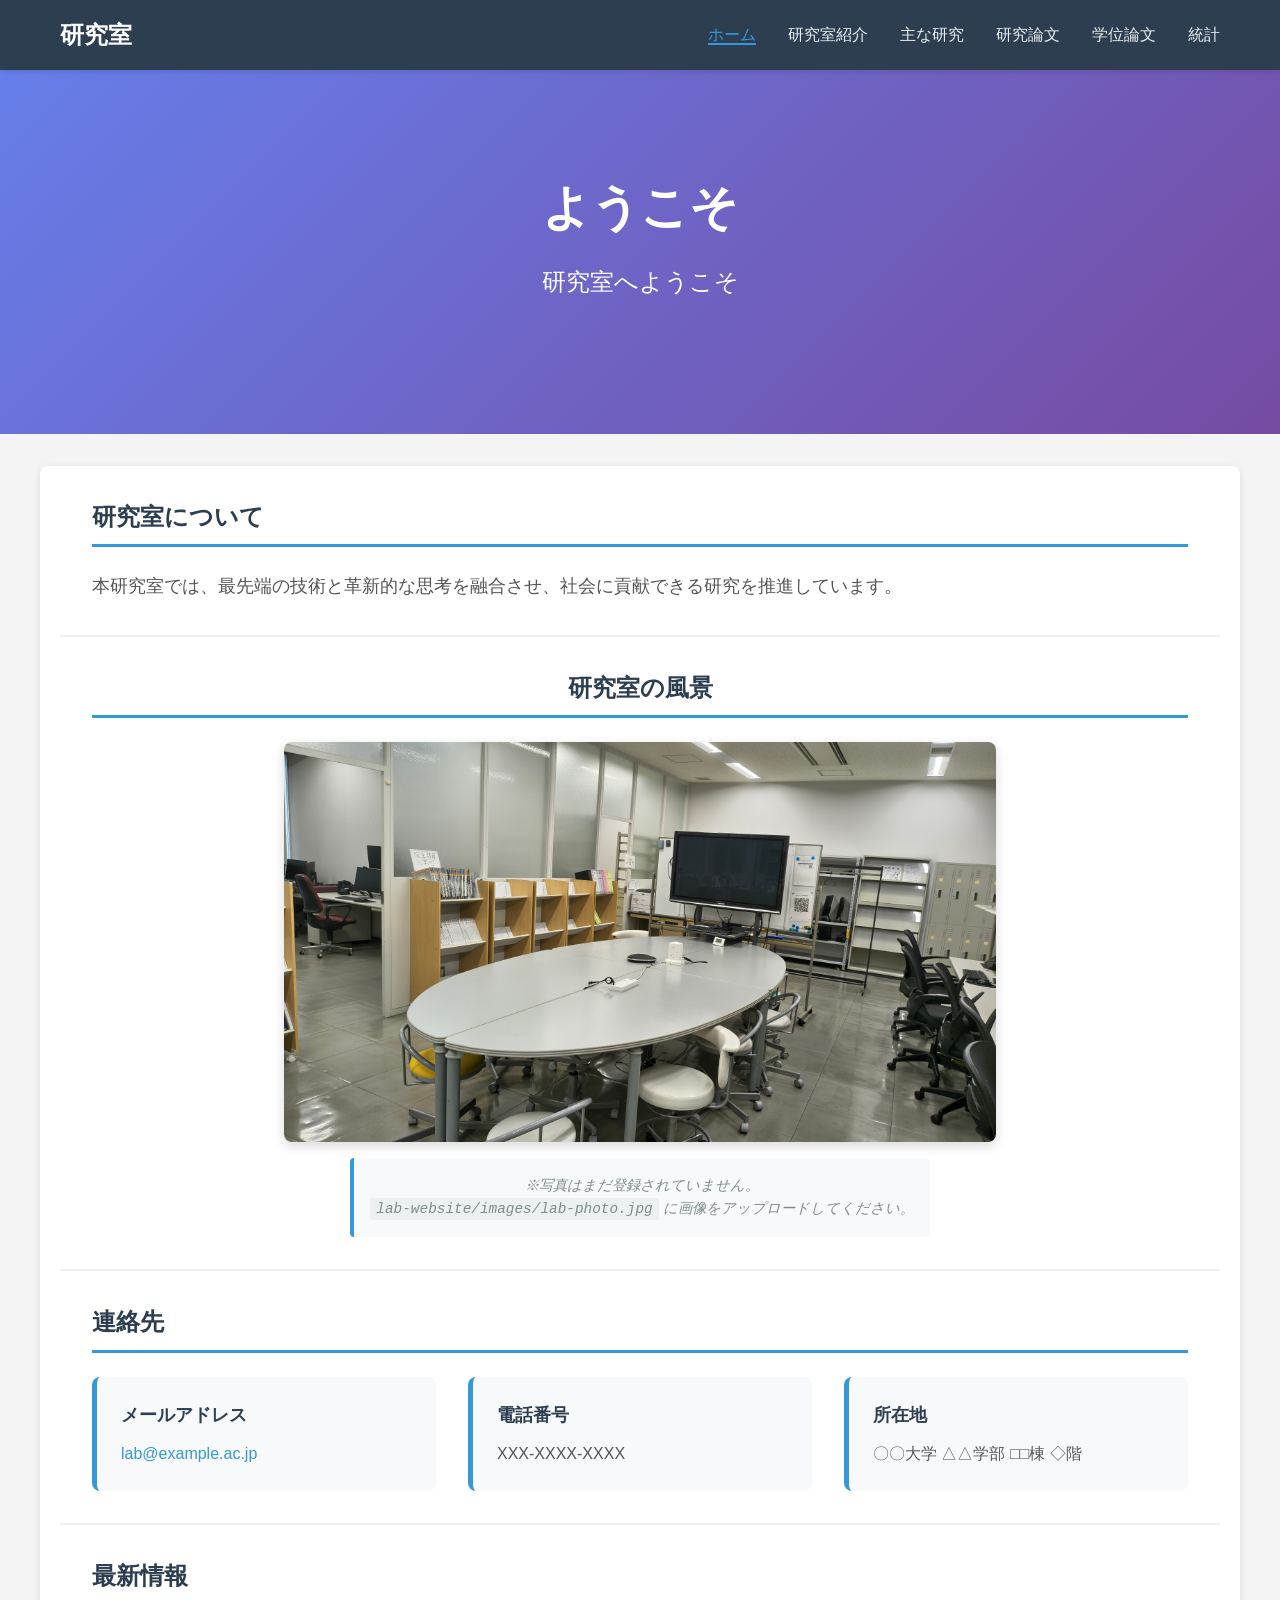
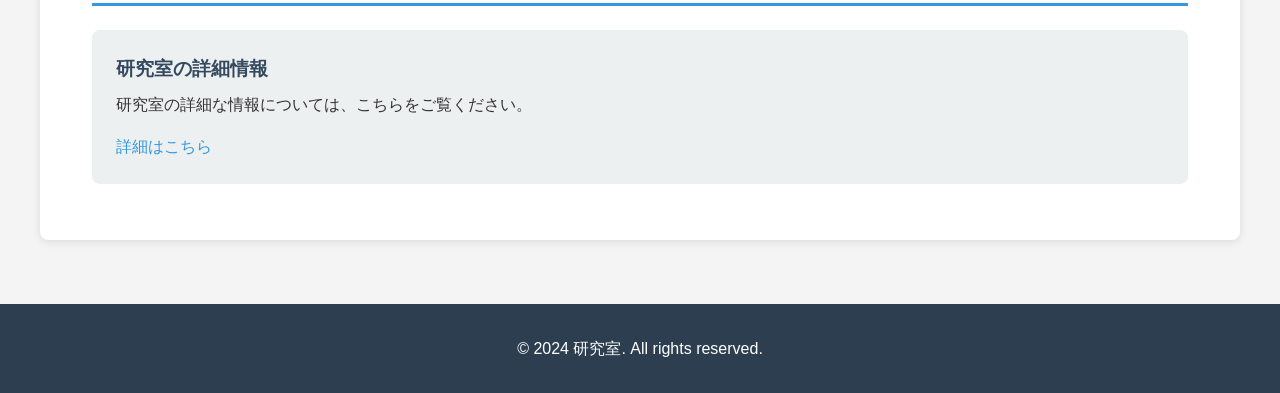
==== index.html @ bd8e7040 "Add files via upload" ====
<!DOCTYPE html>
<html lang="ja">
<head>
    <meta charset="UTF-8">
    <meta name="viewport" content="width=device-width, initial-scale=1.0">
    <title>研究室紹介</title>
    <link rel="stylesheet" href="lab-website/css/style.css">
</head>
<body>
    <nav class="navbar">
        <div class="container">
            <a href="index.html" class="logo">研究室</a>
            <ul class="nav-links">
                <li><a href="index.html" class="active">ホーム</a></li>
                <li><a href="lab-website/about.html">研究室紹介</a></li>
                <li><a href="lab-website/research.html">主な研究</a></li>
                <li><a href="lab-website/papers.html">研究論文</a></li>
                <li><a href="lab-website/thesis.html">学位論文</a></li>
                <li><a href="lab-website/statistics.html">統計</a></li>
            </ul>
        </div>
    </nav>

    <header class="hero">
        <div class="hero-content">
            <h1>ようこそ</h1>
            <p>研究室へようこそ</p>
        </div>
    </header>

    <main>
        <section class="container">
            <!-- 研究室の概要 -->
            <section class="overview-section">
                <h2>研究室について</h2>
                <p class="overview-text">本研究室では、最先端の技術と革新的な思考を融合させ、社会に貢献できる研究を推進しています。</p>
            </section>

            <!-- 研究室の写真 -->
            <section class="lab-photo-section">
                <h2>研究室の風景</h2>
                <div class="lab-photo-container">
                    <img src="lab-website/images/lab-photo.jpg" alt="研究室の写真" class="lab-photo">
                    <p class="photo-caption">※写真はまだ登録されていません。<br>
                    <code>lab-website/images/lab-photo.jpg</code> に画像をアップロードしてください。</p>
                </div>
            </section>

            <!-- 連絡先情報 -->
            <section class="contact-section">
                <h2>連絡先</h2>
                <div class="contact-info">
                    <div class="contact-item">
                        <h3>メールアドレス</h3>
                        <p><a href="mailto:lab@example.ac.jp">lab@example.ac.jp</a></p>
                    </div>
                    <div class="contact-item">
                        <h3>電話番号</h3>
                        <p>XXX-XXXX-XXXX</p>
                    </div>
                    <div class="contact-item">
                        <h3>所在地</h3>
                        <p>〇〇大学 △△学部 □□棟 ◇階</p>
                    </div>
                </div>
            </section>

            <!-- 最新情報 -->
            <section class="news-section">
                <h2>最新情報</h2>
                <article class="news-item">
                    <h3>研究室の詳細情報</h3>
                    <p>研究室の詳細な情報については、こちらをご覧ください。</p>
                    <a href="lab-website/about.html">詳細はこちら</a>
                </article>
            </section>
        </section>
    </main>

    <footer>
        <p>&copy; 2024 研究室. All rights reserved.</p>
    </footer>

    <script src="lab-website/js/script.js"></script>
</body>
</html>
---- lab-website/css/style.css ----
/* グローバルスタイル */
* {
    margin: 0;
    padding: 0;
    box-sizing: border-box;
}

body {
    font-family: 'Segoe UI', Tahoma, Geneva, Verdana, sans-serif;
    line-height: 1.6;
    color: #333;
    background-color: #f4f4f4;
}

/* コンテナ */
.container {
    max-width: 1200px;
    margin: 0 auto;
    padding: 0 20px;
}

/* ナビゲーションバー */
.navbar {
    background-color: #2c3e50;
    padding: 1rem 0;
    position: sticky;
    top: 0;
    z-index: 100;
    box-shadow: 0 2px 5px rgba(0, 0, 0, 0.1);
}

.navbar .container {
    display: flex;
    justify-content: space-between;
    align-items: center;
}

.logo {
    font-size: 1.5rem;
    font-weight: bold;
    color: #fff;
    text-decoration: none;
}

.nav-links {
    display: flex;
    list-style: none;
    gap: 2rem;
}

.nav-links a {
    color: #ecf0f1;
    text-decoration: none;
    transition: color 0.3s ease;
}

.nav-links a:hover,
.nav-links a.active {
    color: #3498db;
    border-bottom: 2px solid #3498db;
}

/* ヒーローセクション */
.hero {
    background: linear-gradient(135deg, #667eea 0%, #764ba2 100%);
    color: white;
    padding: 100px 0;
    text-align: center;
}

.hero-content h1 {
    font-size: 3rem;
    margin-bottom: 1rem;
}

.hero-content p {
    font-size: 1.5rem;
    margin-bottom: 2rem;
}

/* メインコンテンツ */
main {
    min-height: calc(100vh - 200px);
    padding: 2rem 0;
}

main > .container {
    background: white;
    border-radius: 8px;
    box-shadow: 0 2px 8px rgba(0, 0, 0, 0.1);
    overflow: hidden;
}

section {
    padding: 2rem;
}

section h2 {
    color: #2c3e50;
    margin-bottom: 1.5rem;
    border-bottom: 3px solid #3498db;
    padding-bottom: 0.5rem;
}

.content-section {
    background: white;
    padding: 2rem;
    border-radius: 8px;
    box-shadow: 0 2px 8px rgba(0, 0, 0, 0.1);
    margin-bottom: 2rem;
}

/* 研究室の概要セクション */
.overview-section {
    border-bottom: 2px solid #ecf0f1;
}

.overview-text {
    font-size: 1.1rem;
    line-height: 1.8;
    color: #555;
    font-weight: 500;
}

/* 研究室の写真セクション */
.lab-photo-section {
    border-bottom: 2px solid #ecf0f1;
    text-align: center;
}

.lab-photo-container {
    display: flex;
    flex-direction: column;
    align-items: center;
    gap: 1rem;
}

.lab-photo {
    max-width: 100%;
    height: auto;
    border-radius: 8px;
    box-shadow: 0 4px 12px rgba(0, 0, 0, 0.15);
    max-height: 400px;
    object-fit: cover;
}

.photo-caption {
    font-size: 0.9rem;
    color: #7f8c8d;
    font-style: italic;
    text-align: center;
    padding: 1rem;
    background-color: #f8f9fa;
    border-radius: 4px;
    border-left: 4px solid #3498db;
}

.photo-caption code {
    background-color: #ecf0f1;
    padding: 0.2rem 0.4rem;
    border-radius: 3px;
    font-family: 'Courier New', monospace;
}

/* 連絡先セクション */
.contact-section {
    border-bottom: 2px solid #ecf0f1;
}

.contact-info {
    display: grid;
    grid-template-columns: repeat(auto-fit, minmax(250px, 1fr));
    gap: 2rem;
}

.contact-item {
    background-color: #f8f9fa;
    padding: 1.5rem;
    border-radius: 8px;
    border-left: 5px solid #3498db;
    transition: transform 0.3s ease, box-shadow 0.3s ease;
}

.contact-item:hover {
    transform: translateY(-5px);
    box-shadow: 0 6px 16px rgba(52, 152, 219, 0.2);
}

.contact-item h3 {
    color: #2c3e50;
    margin-bottom: 0.8rem;
    font-size: 1.1rem;
}

.contact-item p {
    color: #555;
    font-size: 1rem;
}

.contact-item a {
    color: #3498db;
    text-decoration: none;
    transition: color 0.3s ease;
}

.contact-item a:hover {
    color: #2980b9;
    text-decoration: underline;
}

/* 論文リストのテキストの不自然な広がりを防ぐ */
.paper-list p {
    text-align: left;           /* 左揃えにして、文字の間隔を正常にする */
    overflow-wrap: break-word;  /* 長いジャーナル名が枠からはみ出るのを防ぐ */
    word-break: break-word;     /* 同上（古いブラウザ対応） */
}

article {
    margin-bottom: 2rem;
}

article h2 {
    color: #2c3e50;
    margin-bottom: 1rem;
    border-bottom: 3px solid #3498db;
    padding-bottom: 0.5rem;
}

article h3 {
    color: #34495e;
    margin-top: 1.5rem;
    margin-bottom: 0.5rem;
}

article p {
    margin-bottom: 1rem;
    text-align: justify;
}

article ul {
    margin-left: 2rem;
    margin-bottom: 1rem;
}

article li {
    margin-bottom: 0.5rem;
}

/* リンク */
a {
    color: #3498db;
    text-decoration: none;
    transition: color 0.3s ease;
}

a:hover {
    color: #2980b9;
    text-decoration: underline;
}

/* 論文リスト */
.paper-list,
.thesis-list {
    list-style: none;
    padding: 0;
}

.paper-list li,
.thesis-list li {
    background-color: #ecf0f1;
    padding: 1rem;
    margin-bottom: 1rem;
    border-left: 4px solid #3498db;
    border-radius: 4px;
}

.paper-list strong,
.thesis-list strong {
    display: block;
    margin-bottom: 0.5rem;
    color: #2c3e50;
}

.paper-list p,
.thesis-list p {
    font-size: 0.9rem;
    color: #7f8c8d;
    margin-bottom: 0.5rem;
}

/* 研究アイテム */
.research-item {
    border-left: 5px solid #3498db;
    padding-left: 1.5rem;
    margin-bottom: 1.5rem;
}

/* ニュースアイテム */
.news-item {
    background-color: #ecf0f1;
    padding: 1.5rem;
    border-radius: 8px;
    margin-bottom: 1.5rem;
}

.news-item h3 {
    margin-top: 0;
}

/* 統計 */
.statistics {
    background-color: #ecf0f1;
    padding: 1.5rem;
    border-radius: 8px;
    margin-bottom: 1rem;
}

.statistics p {
    margin-bottom: 0.5rem;
}

/* フッター */
footer {
    background-color: #2c3e50;
    color: white;
    text-align: center;
    padding: 2rem;
    margin-top: 2rem;
}

/* レスポンシブデザイン */
@media (max-width: 768px) {
    .nav-links {
        flex-direction: column;
        gap: 1rem;
    }

    .hero-content h1 {
        font-size: 2rem;
    }

    .hero-content p {
        font-size: 1.2rem;
    }

    section {
        padding: 1.5rem;
    }

    .contact-info {
        grid-template-columns: 1fr;
    }

    article {
        margin-bottom: 1.5rem;
    }
}

@media (max-width: 480px) {
    .navbar .container {
        flex-direction: column;
        gap: 1rem;
    }

    .nav-links {
        flex-direction: column;
        gap: 0.5rem;
    }

    .hero-content h1 {
        font-size: 1.5rem;
    }

    .hero-content p {
        font-size: 1rem;
    }

    section {
        padding: 1rem;
    }

    section h2 {
        font-size: 1.3rem;
    }
}
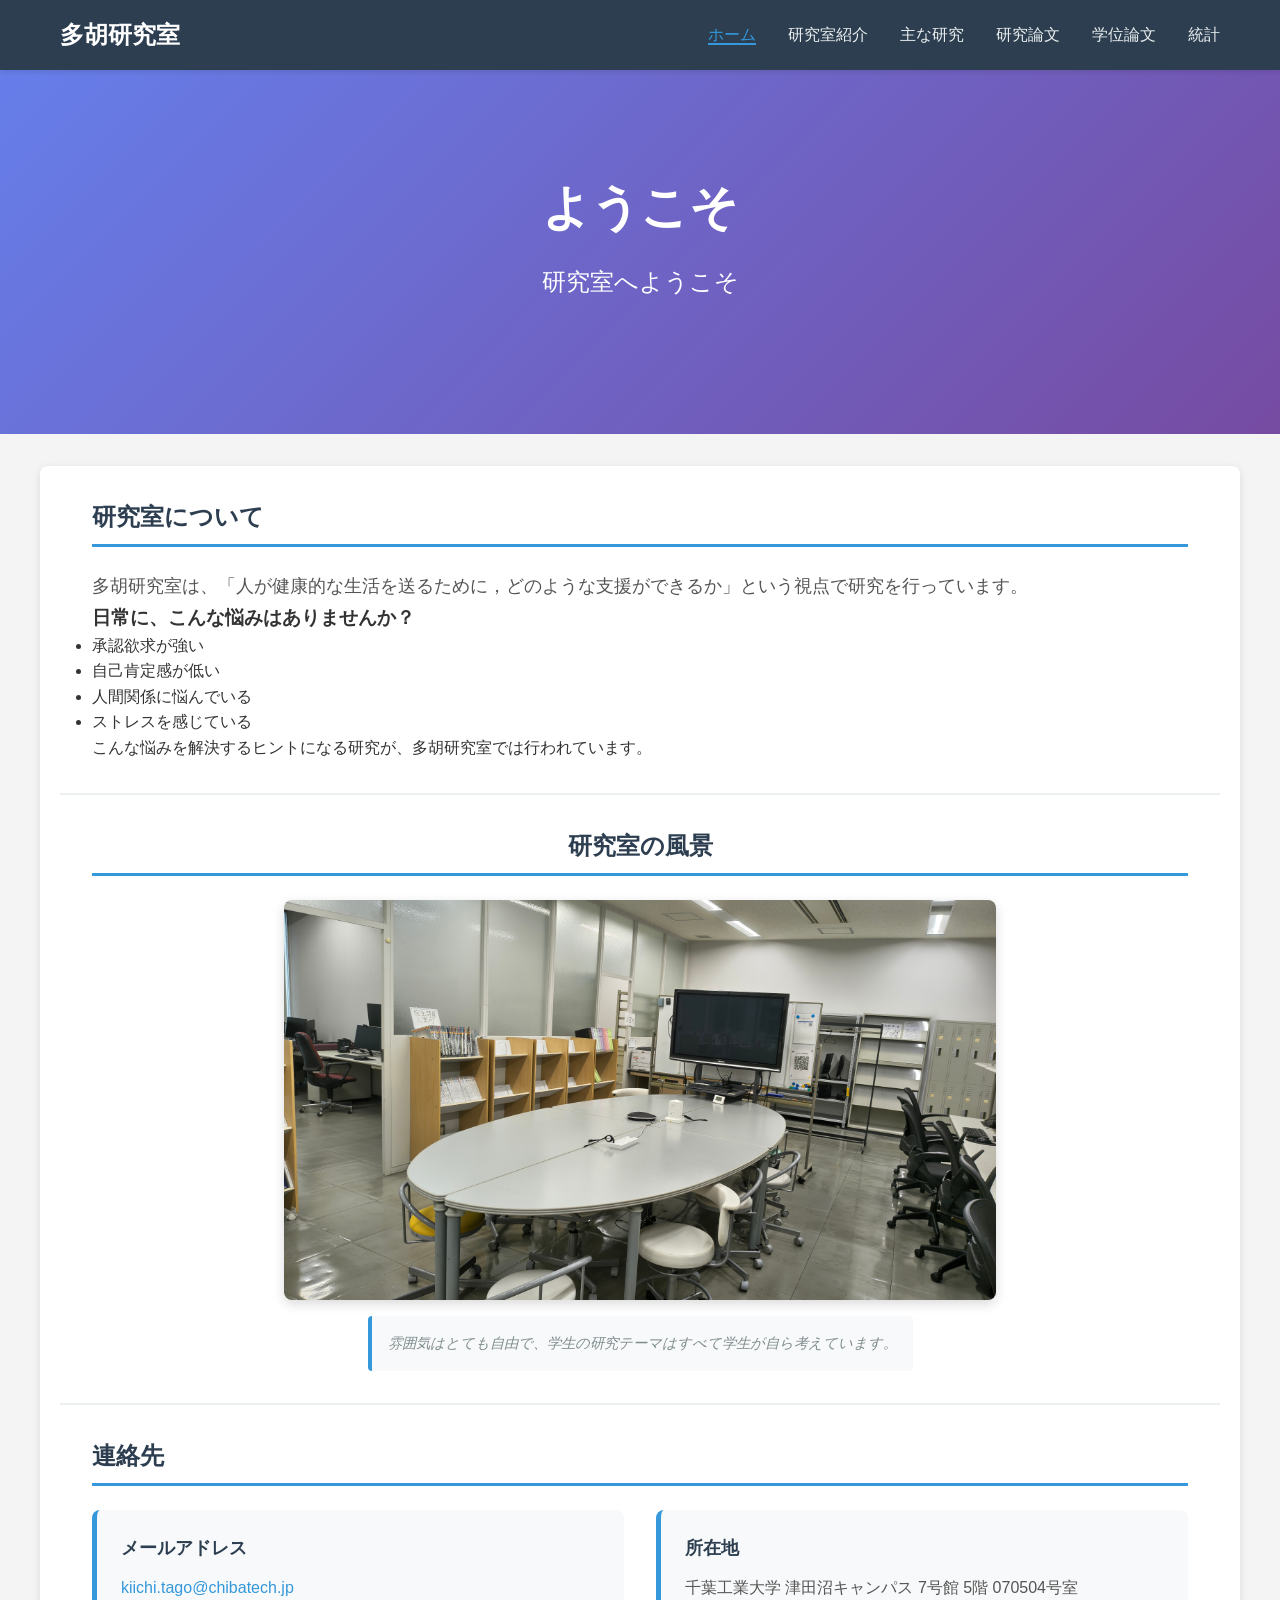
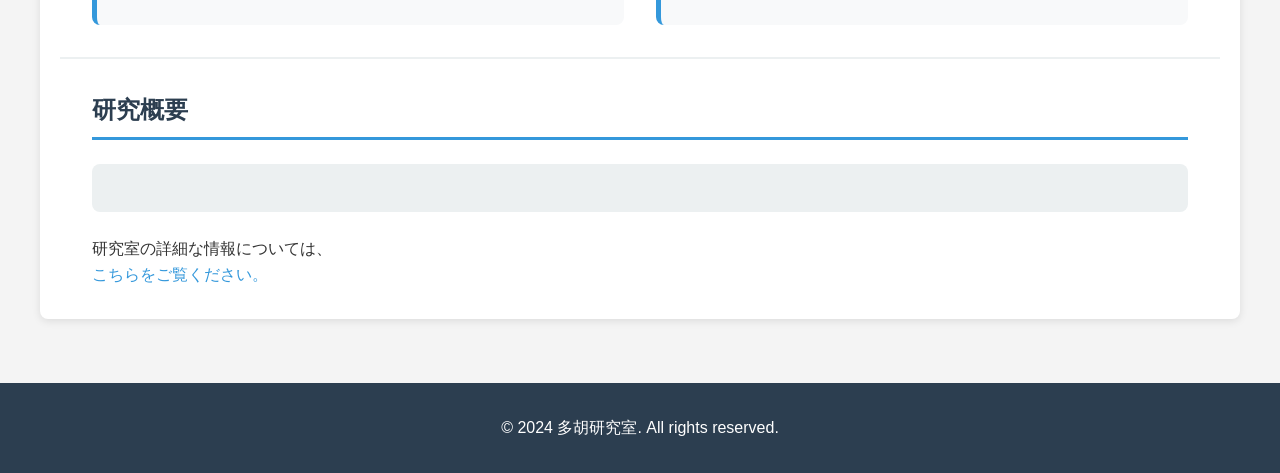
==== commit df2978a4: "Add files via upload" ====
--- a/index.html
+++ b/index.html
@@ -9,7 +9,7 @@
 <body>
     <nav class="navbar">
         <div class="container">
-            <a href="index.html" class="logo">研究室</a>
+            <a href="index.html" class="logo">多胡研究室</a>
             <ul class="nav-links">
                 <li><a href="index.html" class="active">ホーム</a></li>
                 <li><a href="lab-website/about.html">研究室紹介</a></li>
@@ -33,7 +33,17 @@
             <!-- 研究室の概要 -->
             <section class="overview-section">
                 <h2>研究室について</h2>
-                <p class="overview-text">本研究室では、最先端の技術と革新的な思考を融合させ、社会に貢献できる研究を推進しています。</p>
+                <p class="overview-text">多胡研究室は、「人が健康的な生活を送るために，どのような支援ができるか」という視点で研究を行っています。</p>
+                <div class="overview-questions">
+                    <h3>日常に、こんな悩みはありませんか？</h3>
+                    <ul>
+                        <li><p>承認欲求が強い</p></li>
+                        <li><p>自己肯定感が低い</p></li>
+                        <li><p>人間関係に悩んでいる</p></li>
+                        <li><p>ストレスを感じている</p></li>
+                    </ul>
+                <p>こんな悩みを解決するヒントになる研究が、多胡研究室では行われています。</p>
+                </div>
             </section>
 
             <!-- 研究室の写真 -->
@@ -41,8 +51,7 @@
                 <h2>研究室の風景</h2>
                 <div class="lab-photo-container">
                     <img src="lab-website/images/lab-photo.jpg" alt="研究室の写真" class="lab-photo">
-                    <p class="photo-caption">※写真はまだ登録されていません。<br>
-                    <code>lab-website/images/lab-photo.jpg</code> に画像をアップロードしてください。</p>
+                    <p class="photo-caption">雰囲気はとても自由で、学生の研究テーマはすべて学生が自ら考えています。<br>
                 </div>
             </section>
 
@@ -52,35 +61,31 @@
                 <div class="contact-info">
                     <div class="contact-item">
                         <h3>メールアドレス</h3>
-                        <p><a href="mailto:lab@example.ac.jp">lab@example.ac.jp</a></p>
-                    </div>
-                    <div class="contact-item">
-                        <h3>電話番号</h3>
-                        <p>XXX-XXXX-XXXX</p>
+                        <p><a href="mailto:kiichi.tago@chibatech.jp">kiichi.tago@chibatech.jp</a></p>
                     </div>
                     <div class="contact-item">
                         <h3>所在地</h3>
-                        <p>〇〇大学 △△学部 □□棟 ◇階</p>
+                        <p>千葉工業大学 津田沼キャンパス 7号館 5階 070504号室</p>
                     </div>
                 </div>
             </section>
 
-            <!-- 最新情報 -->
+            <!-- 研究概要 -->
             <section class="news-section">
-                <h2>最新情報</h2>
-                <article class="news-item">
-                    <h3>研究室の詳細情報</h3>
-                    <p>研究室の詳細な情報については、こちらをご覧ください。</p>
-                    <a href="lab-website/about.html">詳細はこちら</a>
+                <h2>研究概要</h2>
+                <article class="news-item"></article></p>
+                    <p>研究室の詳細な情報については、</p>
+                    <a href="lab-website/about.html">こちらをご覧ください。</a>
                 </article>
             </section>
         </section>
     </main>
 
     <footer>
-        <p>&copy; 2024 研究室. All rights reserved.</p>
+        <p>&copy; 2024 多胡研究室. All rights reserved.</p>
     </footer>
 
     <script src="lab-website/js/script.js"></script>
 </body>
 </html>
+
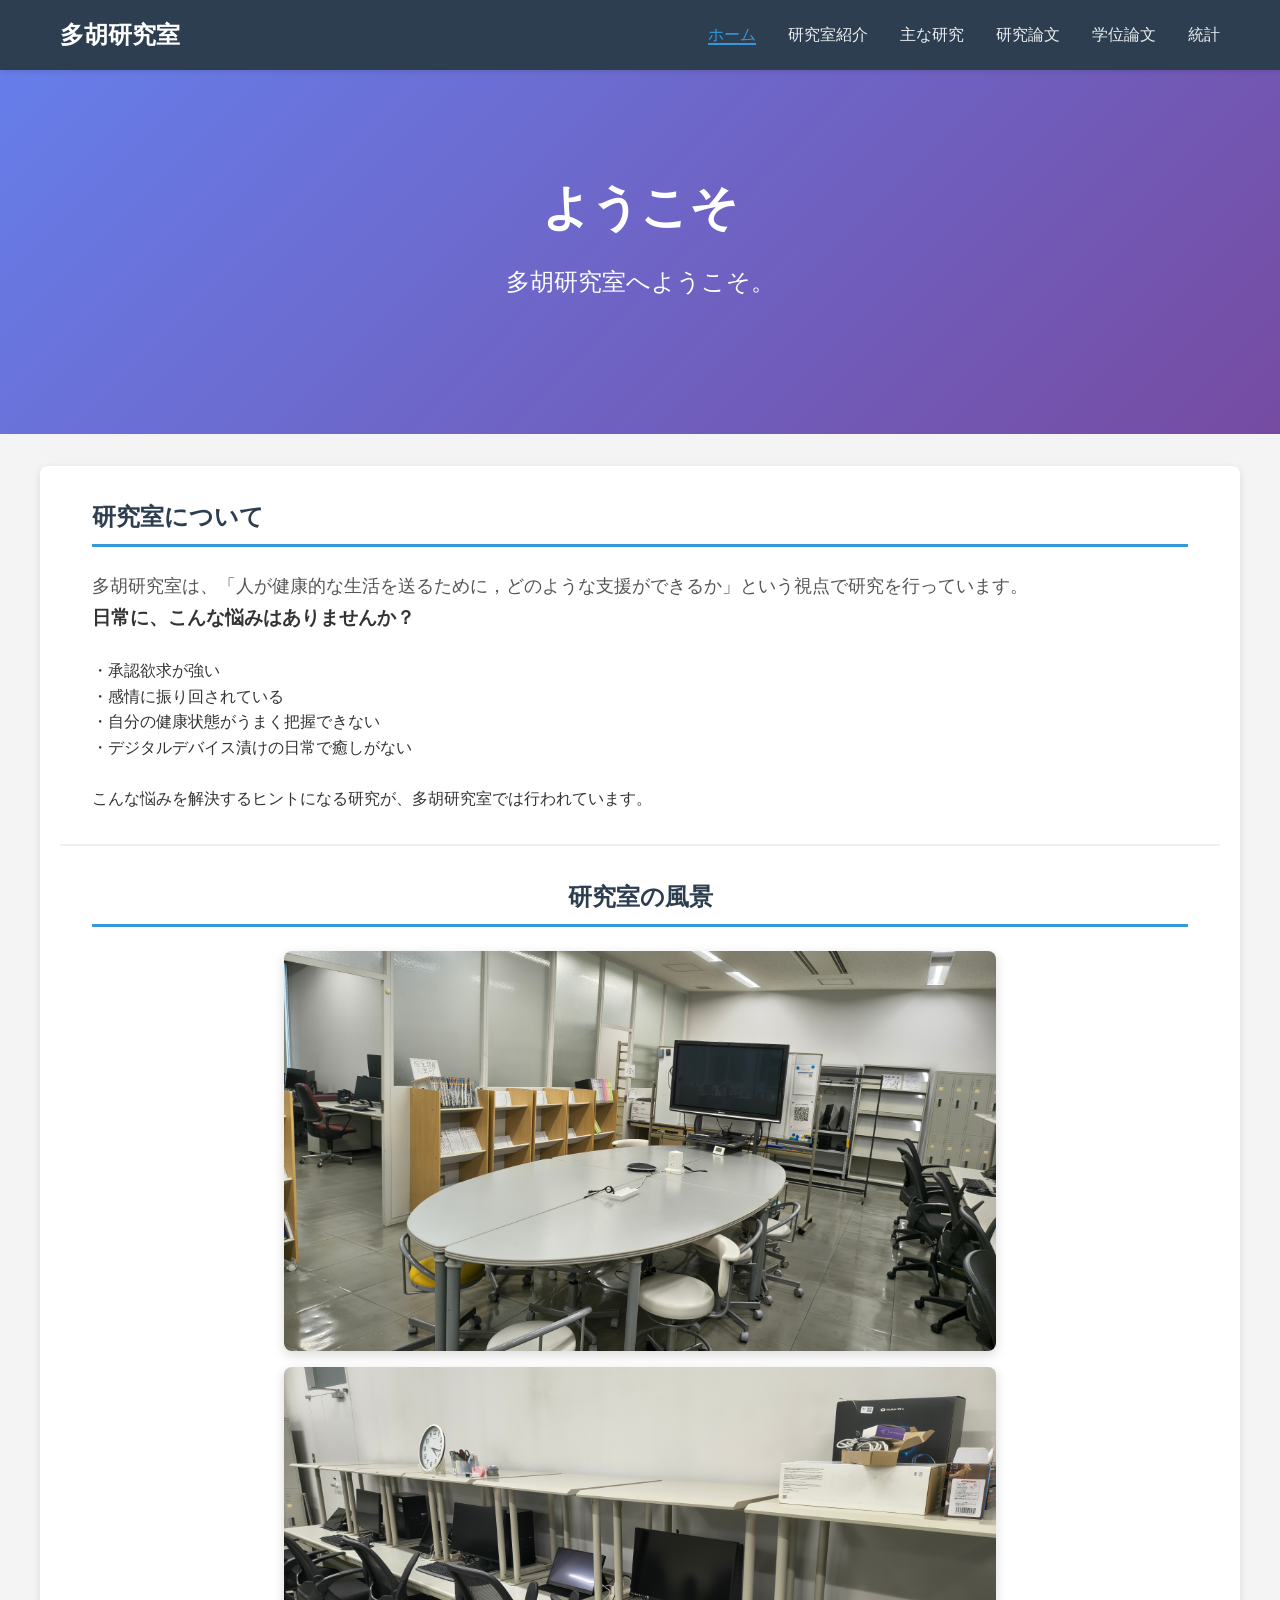
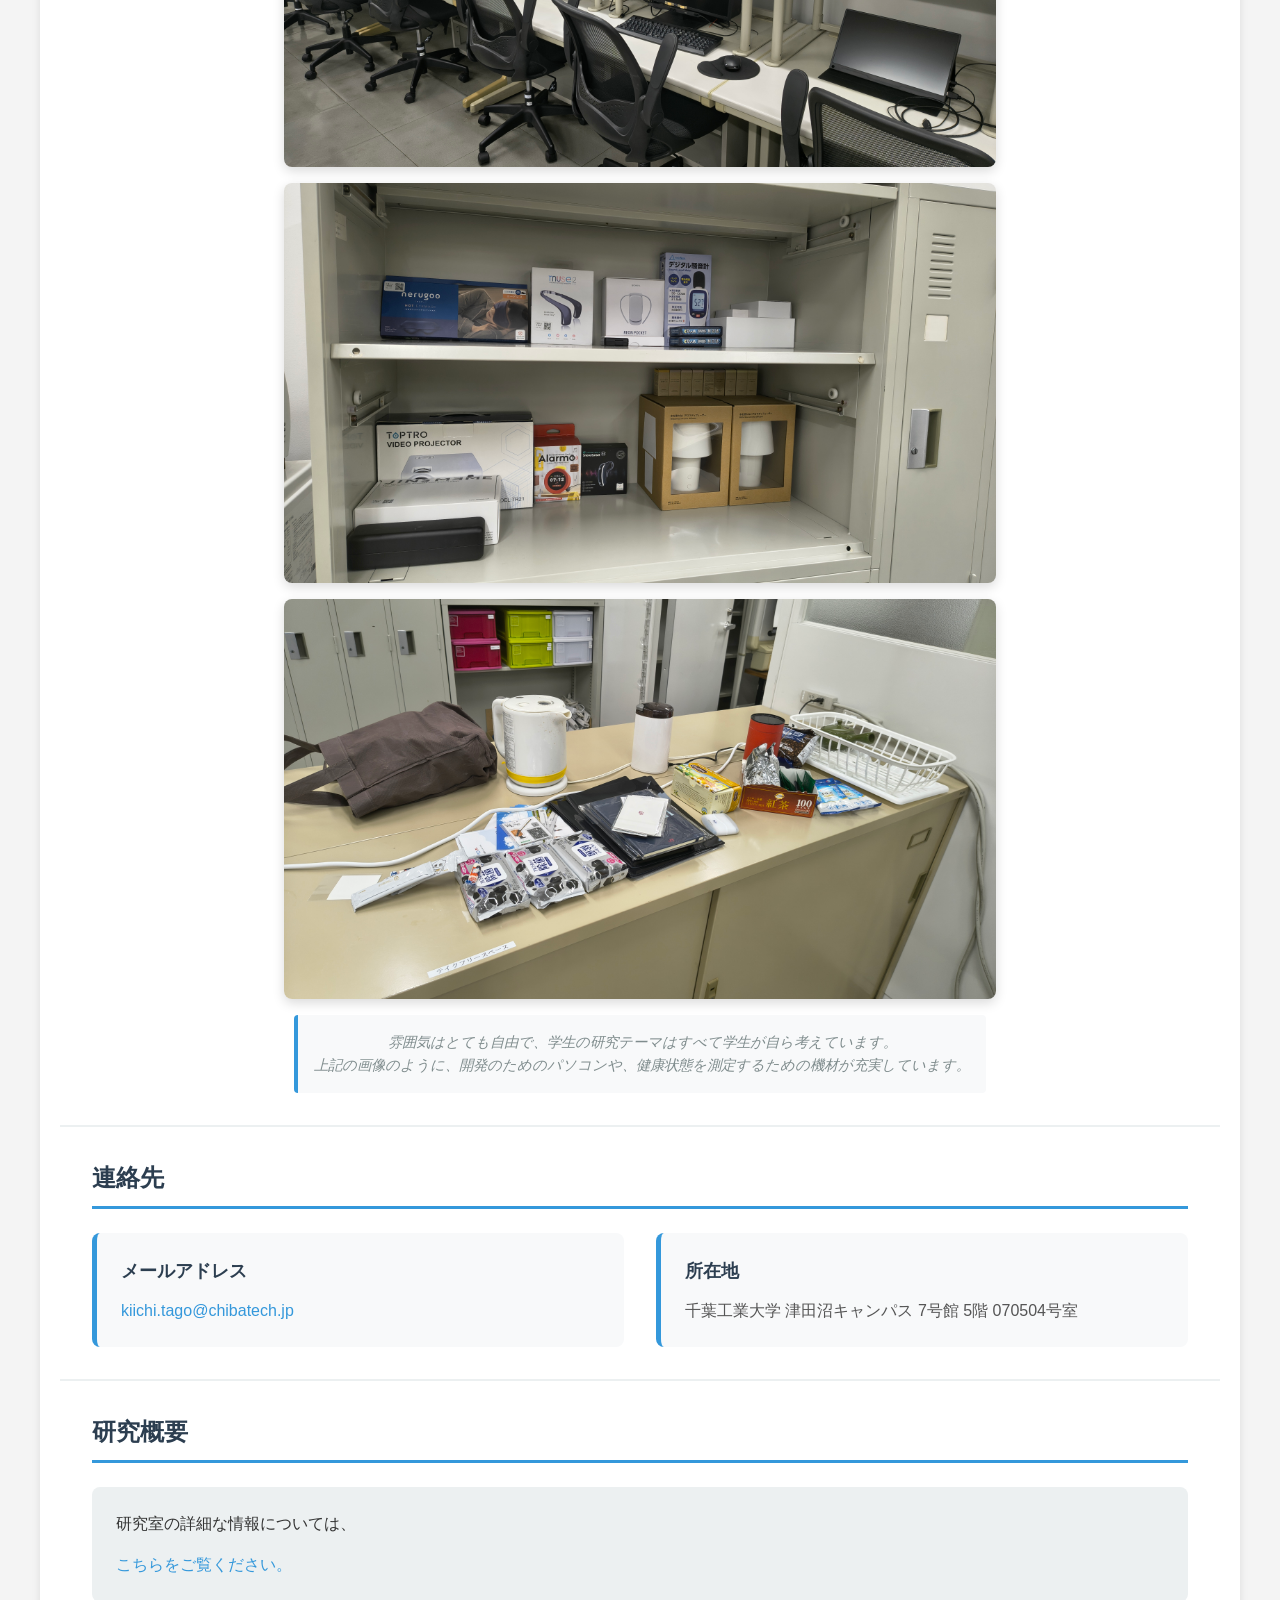
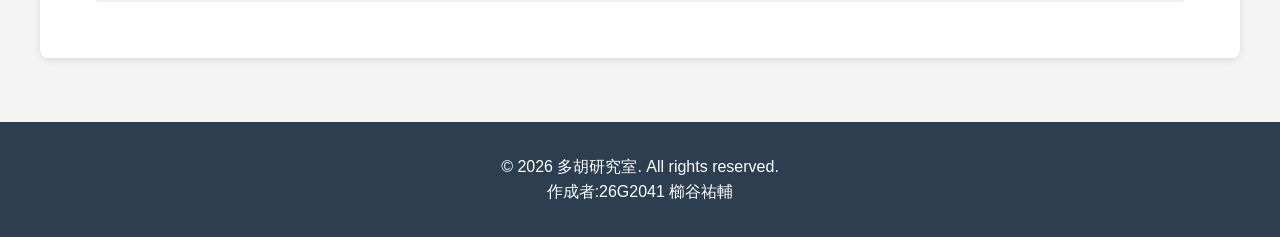
==== commit f625d063: "Add files via upload" ====
--- a/index.html
+++ b/index.html
@@ -24,7 +24,8 @@
     <header class="hero">
         <div class="hero-content">
             <h1>ようこそ</h1>
-            <p>研究室へようこそ</p>
+            <p>多胡研究室へようこそ。
+            </p>
         </div>
     </header>
 
@@ -35,13 +36,14 @@
                 <h2>研究室について</h2>
                 <p class="overview-text">多胡研究室は、「人が健康的な生活を送るために，どのような支援ができるか」という視点で研究を行っています。</p>
                 <div class="overview-questions">
-                    <h3>日常に、こんな悩みはありませんか？</h3>
+                    <h3>日常に、こんな悩みはありませんか？</h3><br>
                     <ul>
-                        <li><p>承認欲求が強い</p></li>
-                        <li><p>自己肯定感が低い</p></li>
-                        <li><p>人間関係に悩んでいる</p></li>
-                        <li><p>ストレスを感じている</p></li>
+                                    <p>・承認欲求が強い</p>
+                                    <p>・感情に振り回されている</p>
+                                    <p>・自分の健康状態がうまく把握できない</p>
+                                    <p>・デジタルデバイス漬けの日常で癒しがない</p>
                     </ul>
+                <br>
                 <p>こんな悩みを解決するヒントになる研究が、多胡研究室では行われています。</p>
                 </div>
             </section>
@@ -51,7 +53,10 @@
                 <h2>研究室の風景</h2>
                 <div class="lab-photo-container">
                     <img src="lab-website/images/lab-photo.jpg" alt="研究室の写真" class="lab-photo">
-                    <p class="photo-caption">雰囲気はとても自由で、学生の研究テーマはすべて学生が自ら考えています。<br>
+                    <img src="lab-website/images/lab-photo2.jpg" alt="研究室の写真2" class="lab-photo">
+                    <img src="lab-website/images/lab-photo3.jpg" alt="研究室の写真3" class="lab-photo">
+                    <img src="lab-website/images/lab-photo4.jpg" alt="研究室の写真4" class="lab-photo">
+                    <p class="photo-caption">雰囲気はとても自由で、学生の研究テーマはすべて学生が自ら考えています。<br>上記の画像のように、開発のためのパソコンや、健康状態を測定するための機材が充実しています。
                 </div>
             </section>
 
@@ -73,7 +78,7 @@
             <!-- 研究概要 -->
             <section class="news-section">
                 <h2>研究概要</h2>
-                <article class="news-item"></article></p>
+                <article class="news-item">
                     <p>研究室の詳細な情報については、</p>
                     <a href="lab-website/about.html">こちらをご覧ください。</a>
                 </article>
@@ -82,7 +87,8 @@
     </main>
 
     <footer>
-        <p>&copy; 2024 多胡研究室. All rights reserved.</p>
+        <p>&copy; 2026 多胡研究室. All rights reserved.</p>
+        <p>作成者:26G2041 櫛谷祐輔</p>
     </footer>
 
     <script src="lab-website/js/script.js"></script>
